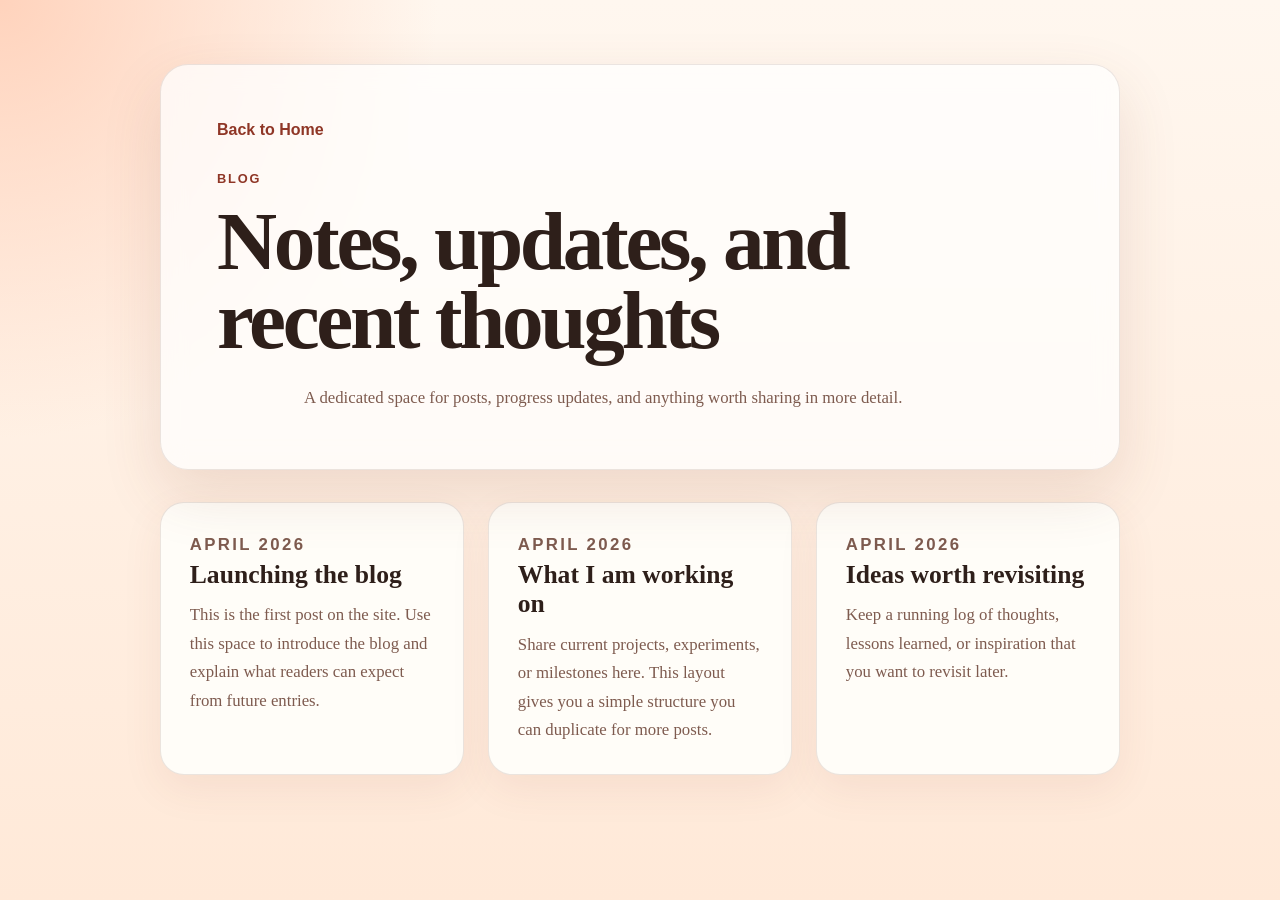
==== blog.html @ 8d6d420b "blog feature added" ====
<!DOCTYPE html>
<html lang="en">
<head>
    <meta charset="UTF-8">
    <meta name="viewport" content="width=device-width, initial-scale=1.0">
    <title>Blog | Leilani Hoffmann</title>
    <link rel="stylesheet" href="styles.css">
</head>
<body>
    <main class="page-shell">
        <header class="subpage-header">
            <a class="text-link" href="index.html">Back to Home</a>
            <p class="eyebrow">Blog</p>
            <h1>Notes, updates, and recent thoughts</h1>
            <p class="hero-copy">
                A dedicated space for posts, progress updates, and anything worth sharing in
                more detail.
            </p>
        </header>

        <section class="posts-grid" aria-label="Blog posts">
            <article class="post-card">
                <p class="post-meta">April 2026</p>
                <h2>Launching the blog</h2>
                <p>
                    This is the first post on the site. Use this space to introduce the blog
                    and explain what readers can expect from future entries.
                </p>
            </article>

            <article class="post-card">
                <p class="post-meta">April 2026</p>
                <h2>What I am working on</h2>
                <p>
                    Share current projects, experiments, or milestones here. This layout gives
                    you a simple structure you can duplicate for more posts.
                </p>
            </article>

            <article class="post-card">
                <p class="post-meta">April 2026</p>
                <h2>Ideas worth revisiting</h2>
                <p>
                    Keep a running log of thoughts, lessons learned, or inspiration that you
                    want to revisit later.
                </p>
            </article>
        </section>
    </main>
</body>
</html>
---- styles.css ----
:root {
    --bg: #fff7ef;
    --bg-accent: #ffd7c2;
    --surface: rgba(255, 255, 255, 0.72);
    --surface-strong: #fffdf8;
    --text: #2e1f1a;
    --muted: #7e5b4f;
    --line: rgba(94, 52, 38, 0.12);
    --primary: #c8563d;
    --primary-dark: #8f3626;
    --shadow: 0 24px 60px rgba(138, 70, 49, 0.14);
}

* {
    box-sizing: border-box;
}

body {
    margin: 0;
    min-height: 100vh;
    background:
        radial-gradient(circle at top left, rgba(255, 202, 176, 0.8), transparent 28%),
        linear-gradient(180deg, var(--bg) 0%, #ffe9d8 100%);
    color: var(--text);
    font-family: Georgia, "Times New Roman", serif;
}

a {
    color: inherit;
}

.page-shell {
    width: min(960px, calc(100% - 3rem));
    margin: 0 auto;
    padding: 4rem 0 5rem;
}

.hero,
.subpage-header,
.feature-panel {
    background: var(--surface);
    backdrop-filter: blur(12px);
    border: 1px solid var(--line);
    border-radius: 28px;
    box-shadow: var(--shadow);
}

.hero,
.subpage-header {
    padding: 3.5rem;
}

.hero h1,
.subpage-header h1 {
    margin: 0;
    font-size: clamp(2.8rem, 7vw, 5.2rem);
    line-height: 0.95;
    letter-spacing: -0.04em;
}

.eyebrow,
.section-label,
.post-meta {
    margin: 0 0 1rem;
    color: var(--primary-dark);
    font-family: "Trebuchet MS", sans-serif;
    font-size: 0.8rem;
    font-weight: 700;
    letter-spacing: 0.14em;
    text-transform: uppercase;
}

.hero-copy,
.section-copy,
.post-card p {
    color: var(--muted);
    font-size: 1.05rem;
    line-height: 1.7;
}

.hero-copy {
    max-width: 42rem;
    margin: 1.5rem auto 0;
}

.hero {
    text-align: center;
}

.hero-actions {
    margin-top: 2rem;
}

.button {
    display: inline-flex;
    align-items: center;
    justify-content: center;
    padding: 0.95rem 1.4rem;
    border-radius: 999px;
    text-decoration: none;
    font-family: "Trebuchet MS", sans-serif;
    font-weight: 700;
    transition: transform 160ms ease, box-shadow 160ms ease, background 160ms ease;
}

.button:hover,
.button:focus-visible,
.text-link:hover,
.text-link:focus-visible {
    transform: translateY(-1px);
}

.button-primary {
    background: var(--primary);
    color: #fff8f3;
    box-shadow: 0 12px 28px rgba(200, 86, 61, 0.28);
}

.button-primary:hover,
.button-primary:focus-visible {
    background: #b84a32;
}

.feature-panel {
    display: grid;
    gap: 1rem;
    margin-top: 2rem;
    padding: 2rem 2.2rem;
}

.feature-panel h2 {
    margin: 0;
    font-size: clamp(1.8rem, 4vw, 2.6rem);
    line-height: 1.1;
}

.text-link {
    display: inline-block;
    margin-bottom: 2rem;
    color: var(--primary-dark);
    font-family: "Trebuchet MS", sans-serif;
    font-weight: 700;
    text-decoration: none;
}

.posts-grid {
    display: grid;
    grid-template-columns: repeat(3, minmax(0, 1fr));
    gap: 1.5rem;
    margin-top: 2rem;
}

.post-card {
    padding: 1.8rem;
    background: var(--surface-strong);
    border: 1px solid var(--line);
    border-radius: 24px;
    box-shadow: 0 14px 40px rgba(138, 70, 49, 0.08);
}

.post-card h2 {
    margin: 0 0 0.75rem;
    font-size: 1.6rem;
    line-height: 1.15;
}

.post-card p {
    margin: 0;
}

@media (max-width: 760px) {
    .page-shell {
        width: min(100% - 1.5rem, 960px);
        padding: 1.5rem 0 3rem;
    }

    .hero,
    .subpage-header {
        padding: 2rem 1.4rem;
    }

    .feature-panel {
        padding: 1.5rem 1.4rem;
    }

    .posts-grid {
        grid-template-columns: 1fr;
    }
}
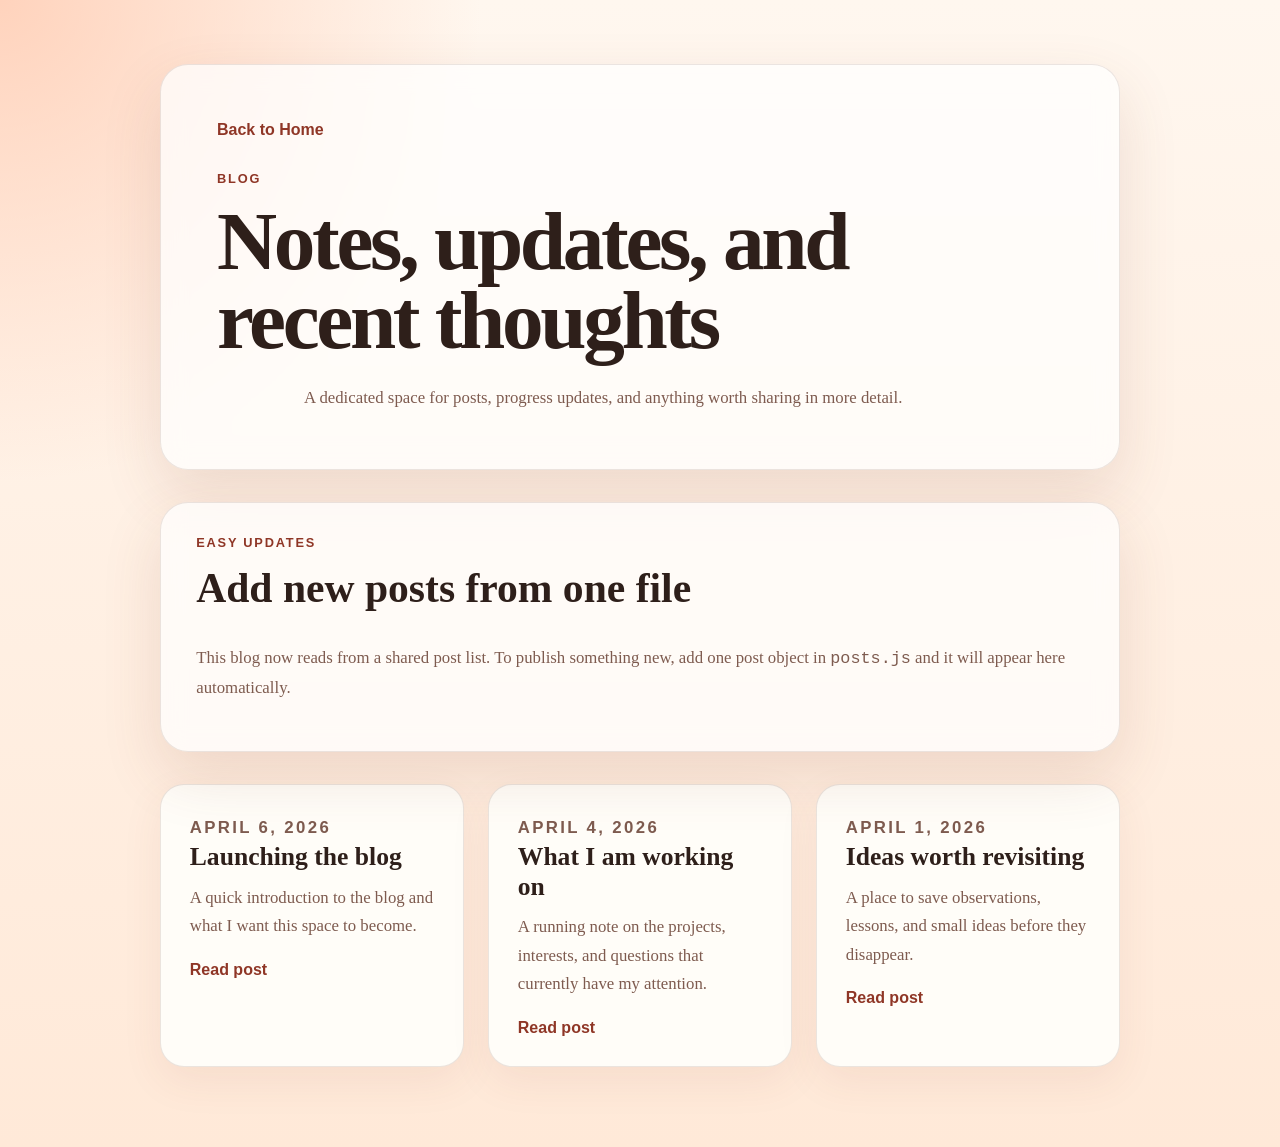
==== commit f3a7a239: "blog post features, including a new blog page, individual post pages, and a JavaScript file to manag" ====
--- a/blog.html
+++ b/blog.html
@@ -18,34 +18,20 @@
             </p>
         </header>
 
-        <section class="posts-grid" aria-label="Blog posts">
-            <article class="post-card">
-                <p class="post-meta">April 2026</p>
-                <h2>Launching the blog</h2>
-                <p>
-                    This is the first post on the site. Use this space to introduce the blog
-                    and explain what readers can expect from future entries.
-                </p>
-            </article>
+        <section class="feature-panel blog-intro" aria-labelledby="blog-manage-title">
+            <div>
+                <p class="section-label">Easy updates</p>
+                <h2 id="blog-manage-title">Add new posts from one file</h2>
+            </div>
+            <p class="section-copy">
+                This blog now reads from a shared post list. To publish something new, add one
+                post object in <code>posts.js</code> and it will appear here automatically.
+            </p>
+        </section>
 
-            <article class="post-card">
-                <p class="post-meta">April 2026</p>
-                <h2>What I am working on</h2>
-                <p>
-                    Share current projects, experiments, or milestones here. This layout gives
-                    you a simple structure you can duplicate for more posts.
-                </p>
-            </article>
-
-            <article class="post-card">
-                <p class="post-meta">April 2026</p>
-                <h2>Ideas worth revisiting</h2>
-                <p>
-                    Keep a running log of thoughts, lessons learned, or inspiration that you
-                    want to revisit later.
-                </p>
-            </article>
-        </section>
+        <section class="posts-grid" aria-label="Blog posts" id="posts-list"></section>
     </main>
+    <script type="module" src="posts.js"></script>
+    <script type="module" src="blog.js"></script>
 </body>
 </html>
--- a/styles.css
+++ b/styles.css
@@ -128,6 +128,10 @@
     padding: 2rem 2.2rem;
 }
 
+.blog-intro {
+    margin-bottom: 2rem;
+}
+
 .feature-panel h2 {
     margin: 0;
     font-size: clamp(1.8rem, 4vw, 2.6rem);
@@ -168,6 +172,49 @@
     margin: 0;
 }
 
+.post-link,
+.inline-link {
+    margin-top: 1.25rem;
+}
+
+.post-link {
+    margin-bottom: 0;
+}
+
+.article-header {
+    text-align: left;
+}
+
+.article-header .hero-copy {
+    margin-left: 0;
+    margin-right: 0;
+}
+
+.article-summary {
+    max-width: 48rem;
+}
+
+.post-article {
+    max-width: 760px;
+    margin-top: 2rem;
+    padding: 2.4rem;
+    background: var(--surface-strong);
+    border: 1px solid var(--line);
+    border-radius: 28px;
+    box-shadow: 0 14px 40px rgba(138, 70, 49, 0.08);
+}
+
+.post-article p {
+    margin: 0 0 1.4rem;
+    color: var(--text);
+    font-size: 1.08rem;
+    line-height: 1.9;
+}
+
+.post-article p:last-child {
+    margin-bottom: 0;
+}
+
 @media (max-width: 760px) {
     .page-shell {
         width: min(100% - 1.5rem, 960px);
@@ -186,4 +233,8 @@
     .posts-grid {
         grid-template-columns: 1fr;
     }
-}
+
+    .post-article {
+        padding: 1.6rem 1.4rem;
+    }
+}
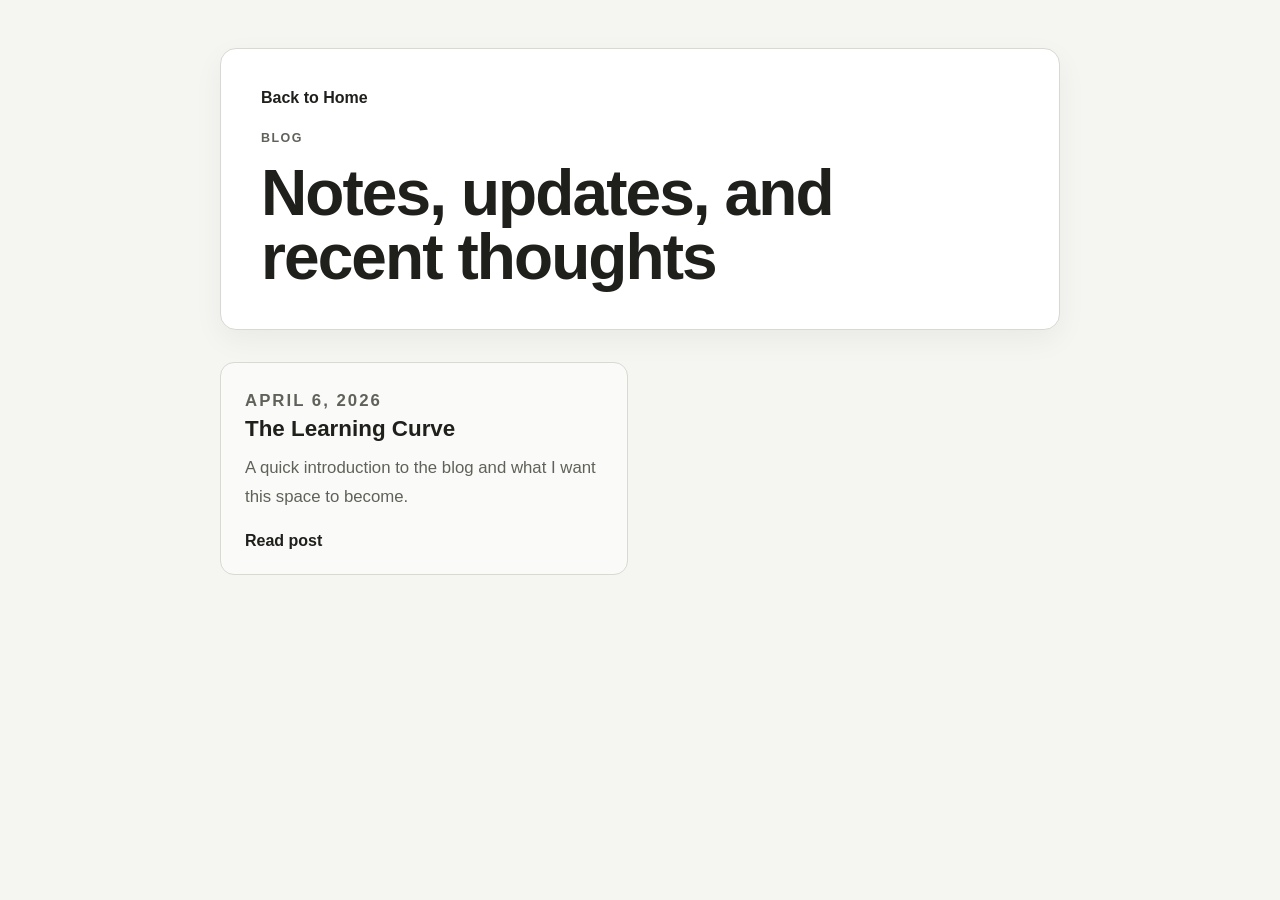
==== commit a503aeff: "style edits" ====
--- a/blog.html
+++ b/blog.html
@@ -12,22 +12,7 @@
             <a class="text-link" href="index.html">Back to Home</a>
             <p class="eyebrow">Blog</p>
             <h1>Notes, updates, and recent thoughts</h1>
-            <p class="hero-copy">
-                A dedicated space for posts, progress updates, and anything worth sharing in
-                more detail.
-            </p>
         </header>
-
-        <section class="feature-panel blog-intro" aria-labelledby="blog-manage-title">
-            <div>
-                <p class="section-label">Easy updates</p>
-                <h2 id="blog-manage-title">Add new posts from one file</h2>
-            </div>
-            <p class="section-copy">
-                This blog now reads from a shared post list. To publish something new, add one
-                post object in <code>posts.js</code> and it will appear here automatically.
-            </p>
-        </section>
 
         <section class="posts-grid" aria-label="Blog posts" id="posts-list"></section>
     </main>
--- a/styles.css
+++ b/styles.css
@@ -1,14 +1,13 @@
 :root {
-    --bg: #fff7ef;
-    --bg-accent: #ffd7c2;
-    --surface: rgba(255, 255, 255, 0.72);
-    --surface-strong: #fffdf8;
-    --text: #2e1f1a;
-    --muted: #7e5b4f;
-    --line: rgba(94, 52, 38, 0.12);
-    --primary: #c8563d;
-    --primary-dark: #8f3626;
-    --shadow: 0 24px 60px rgba(138, 70, 49, 0.14);
+    --bg: #f5f5f2;
+    --surface: #ffffff;
+    --surface-soft: #fafaf8;
+    --text: #1f1f1c;
+    --muted: #61615b;
+    --line: #d9d9d2;
+    --primary: #1f1f1c;
+    --primary-soft: #2f2f2a;
+    --shadow: 0 10px 30px rgba(15, 15, 15, 0.05);
 }
 
 * {
@@ -18,11 +17,9 @@
 body {
     margin: 0;
     min-height: 100vh;
-    background:
-        radial-gradient(circle at top left, rgba(255, 202, 176, 0.8), transparent 28%),
-        linear-gradient(180deg, var(--bg) 0%, #ffe9d8 100%);
+    background: var(--bg);
     color: var(--text);
-    font-family: Georgia, "Times New Roman", serif;
+    font-family: "Avenir Next", Avenir, "Helvetica Neue", Arial, sans-serif;
 }
 
 a {
@@ -30,43 +27,41 @@
 }
 
 .page-shell {
-    width: min(960px, calc(100% - 3rem));
+    width: min(840px, calc(100% - 3rem));
     margin: 0 auto;
-    padding: 4rem 0 5rem;
+    padding: 3rem 0 4rem;
 }
 
 .hero,
 .subpage-header,
 .feature-panel {
     background: var(--surface);
-    backdrop-filter: blur(12px);
     border: 1px solid var(--line);
-    border-radius: 28px;
+    border-radius: 16px;
     box-shadow: var(--shadow);
 }
 
 .hero,
 .subpage-header {
-    padding: 3.5rem;
+    padding: 2.5rem;
 }
 
 .hero h1,
 .subpage-header h1 {
     margin: 0;
-    font-size: clamp(2.8rem, 7vw, 5.2rem);
-    line-height: 0.95;
-    letter-spacing: -0.04em;
+    font-size: clamp(2.4rem, 6vw, 4rem);
+    line-height: 1;
+    letter-spacing: -0.03em;
 }
 
 .eyebrow,
 .section-label,
 .post-meta {
     margin: 0 0 1rem;
-    color: var(--primary-dark);
-    font-family: "Trebuchet MS", sans-serif;
-    font-size: 0.8rem;
+    color: var(--muted);
+    font-size: 0.78rem;
     font-weight: 700;
-    letter-spacing: 0.14em;
+    letter-spacing: 0.12em;
     text-transform: uppercase;
 }
 
@@ -80,7 +75,7 @@
 
 .hero-copy {
     max-width: 42rem;
-    margin: 1.5rem auto 0;
+    margin: 1.25rem auto 0;
 }
 
 .hero {
@@ -88,17 +83,16 @@
 }
 
 .hero-actions {
-    margin-top: 2rem;
+    margin-top: 1.75rem;
 }
 
 .button {
     display: inline-flex;
     align-items: center;
     justify-content: center;
-    padding: 0.95rem 1.4rem;
-    border-radius: 999px;
+    padding: 0.85rem 1.2rem;
+    border-radius: 10px;
     text-decoration: none;
-    font-family: "Trebuchet MS", sans-serif;
     font-weight: 700;
     transition: transform 160ms ease, box-shadow 160ms ease, background 160ms ease;
 }
@@ -112,20 +106,20 @@
 
 .button-primary {
     background: var(--primary);
-    color: #fff8f3;
-    box-shadow: 0 12px 28px rgba(200, 86, 61, 0.28);
+    color: #ffffff;
+    box-shadow: none;
 }
 
 .button-primary:hover,
 .button-primary:focus-visible {
-    background: #b84a32;
+    background: var(--primary-soft);
 }
 
 .feature-panel {
     display: grid;
     gap: 1rem;
     margin-top: 2rem;
-    padding: 2rem 2.2rem;
+    padding: 1.5rem;
 }
 
 .blog-intro {
@@ -134,38 +128,37 @@
 
 .feature-panel h2 {
     margin: 0;
-    font-size: clamp(1.8rem, 4vw, 2.6rem);
+    font-size: clamp(1.5rem, 4vw, 2.2rem);
     line-height: 1.1;
 }
 
 .text-link {
     display: inline-block;
-    margin-bottom: 2rem;
-    color: var(--primary-dark);
-    font-family: "Trebuchet MS", sans-serif;
+    margin-bottom: 1.5rem;
+    color: var(--text);
     font-weight: 700;
     text-decoration: none;
 }
 
 .posts-grid {
     display: grid;
-    grid-template-columns: repeat(3, minmax(0, 1fr));
+    grid-template-columns: repeat(2, minmax(0, 1fr));
     gap: 1.5rem;
     margin-top: 2rem;
 }
 
 .post-card {
-    padding: 1.8rem;
-    background: var(--surface-strong);
+    padding: 1.5rem;
+    background: var(--surface-soft);
     border: 1px solid var(--line);
-    border-radius: 24px;
-    box-shadow: 0 14px 40px rgba(138, 70, 49, 0.08);
+    border-radius: 14px;
+    box-shadow: none;
 }
 
 .post-card h2 {
     margin: 0 0 0.75rem;
-    font-size: 1.6rem;
-    line-height: 1.15;
+    font-size: 1.4rem;
+    line-height: 1.2;
 }
 
 .post-card p {
@@ -197,22 +190,28 @@
 .post-article {
     max-width: 760px;
     margin-top: 2rem;
-    padding: 2.4rem;
-    background: var(--surface-strong);
+    padding: 2rem;
+    background: var(--surface);
     border: 1px solid var(--line);
-    border-radius: 28px;
-    box-shadow: 0 14px 40px rgba(138, 70, 49, 0.08);
+    border-radius: 16px;
+    box-shadow: none;
 }
 
 .post-article p {
     margin: 0 0 1.4rem;
     color: var(--text);
-    font-size: 1.08rem;
-    line-height: 1.9;
+    font-size: 1.05rem;
+    line-height: 1.8;
 }
 
 .post-article p:last-child {
     margin-bottom: 0;
+}
+
+@media (max-width: 900px) {
+    .posts-grid {
+        grid-template-columns: 1fr;
+    }
 }
 
 @media (max-width: 760px) {
@@ -223,11 +222,7 @@
 
     .hero,
     .subpage-header {
-        padding: 2rem 1.4rem;
-    }
-
-    .feature-panel {
-        padding: 1.5rem 1.4rem;
+        padding: 2rem 1.25rem;
     }
 
     .posts-grid {
@@ -235,6 +230,6 @@
     }
 
     .post-article {
-        padding: 1.6rem 1.4rem;
-    }
-}
+        padding: 1.6rem 1.25rem;
+    }
+}
